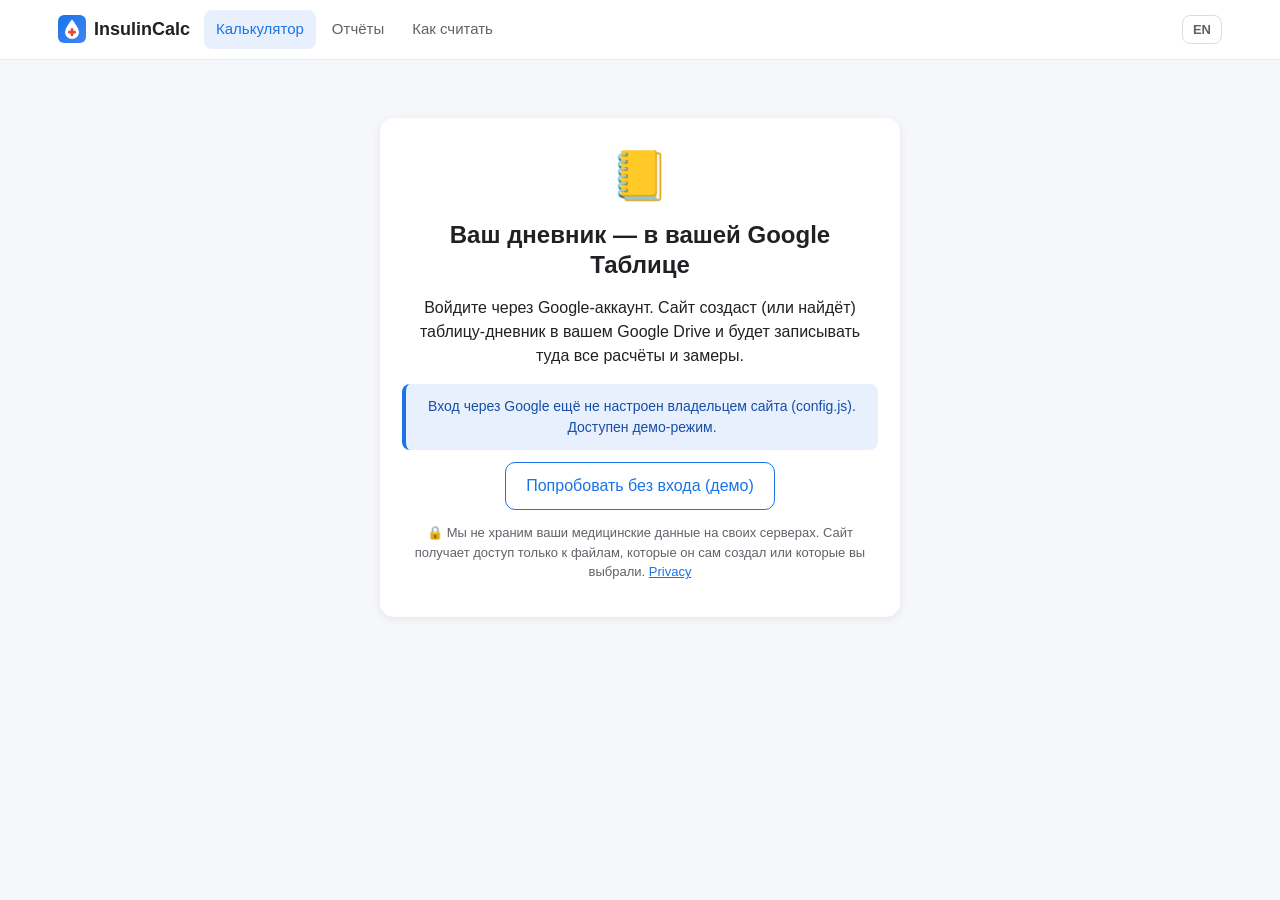
==== app/index.html @ 8a03ff3d "Initial site" ====
<!DOCTYPE html>
<html lang="ru">
<head>
<meta charset="utf-8">
<meta name="viewport" content="width=device-width,initial-scale=1,viewport-fit=cover">
<title>Калькулятор дозы инсулина — InsulinCalc</title>
<meta name="description" content="Пошаговый калькулятор болюса инсулина: углеводы (ХЕ/граммы), УК, ФЧИ, целевая глюкоза, шаг ручки. Записи сохраняются в вашу Google Таблицу.">
<meta name="robots" content="noindex,follow">
<link rel="canonical" href="https://insulincalc.online/app/">
<meta name="theme-color" content="#1a73e8">
<link rel="icon" href="/assets/img/favicon.svg" type="image/svg+xml">
<link rel="apple-touch-icon" href="/assets/img/icon-192.png">
<link rel="manifest" href="/manifest.webmanifest">
<link rel="stylesheet" href="/assets/css/style.css">
</head>
<body>
<header class="topbar" id="topbar"></header>
<div class="demo-bar" id="demo-bar"></div>

<main class="narrow">
  <div id="gate" style="display:none"></div>
  <div id="app" style="display:none">
    <div class="card calc">
      <h1 class="calc-title" data-i18n="calc.h1"></h1>
      <div id="reminders"></div>
      <div id="view"></div>
    </div>
  </div>
</main>

<script src="/assets/js/config.js"></script>
<script src="/assets/js/i18n.js"></script>
<script src="/assets/js/core.js"></script>
<script src="/assets/js/stats.js"></script>
<script src="/assets/js/calc.js"></script>
</body>
</html>
---- assets/css/style.css ----
/* InsulinCalc — общие стили (сайт + приложение) */
:root{
  --blue:#1a73e8;--blue-d:#1765d3;--blue-l:#e8f0fe;--green:#34a853;--green-d:#2e7d32;--red:#ea4335;--amber:#ffc107;
  --ink:#202124;--muted:#5f6368;--line:#dadce0;--bg:#f5f7fa;--card:#fff;--purple:#7b1fa2;
  --r:14px;--sh:0 2px 10px rgba(0,0,0,.07);
  --font:-apple-system,BlinkMacSystemFont,'Segoe UI',Roboto,'Helvetica Neue',Arial,sans-serif;
}
*{box-sizing:border-box}
html{-webkit-text-size-adjust:100%}
body{margin:0;font-family:var(--font);color:var(--ink);background:var(--bg);line-height:1.5}
a{color:var(--blue)}
img{max-width:100%}
h1,h2,h3{line-height:1.25}
.small{font-size:13px}.muted{color:var(--muted)}
.container{max-width:1120px;margin:0 auto;padding:0 18px}
.narrow{max-width:640px;margin:0 auto;padding:18px}
.wide{max-width:1200px;margin:0 auto;padding:18px}

/* ---------- topbar ---------- */
.topbar{position:sticky;top:0;z-index:50;background:rgba(255,255,255,.95);backdrop-filter:saturate(1.4) blur(8px);border-bottom:1px solid #e8eaed}
.topbar-in{max-width:1200px;margin:0 auto;display:flex;align-items:center;gap:14px;padding:10px 18px}
.brand{display:flex;align-items:center;gap:8px;font-weight:700;color:var(--ink);text-decoration:none;font-size:18px}
.nav{display:flex;gap:4px;flex:1}
.nav a{padding:8px 12px;border-radius:8px;color:var(--muted);text-decoration:none;font-weight:500;font-size:15px}
.nav a:hover{background:#f1f3f4}.nav a.active{color:var(--blue);background:var(--blue-l)}
.right{display:flex;align-items:center;gap:8px}
.lang-btn,.btn-sm,.badge{border:1px solid var(--line);background:#fff;border-radius:8px;padding:6px 10px;font-size:13px;cursor:pointer;font-weight:600;color:var(--muted)}
.badge{background:#fff3e0;color:#e65100;border-color:#ffcc80}
.avatar-btn{width:36px;height:36px;border-radius:50%;border:2px solid var(--blue-l);padding:0;overflow:hidden;cursor:pointer;background:var(--blue);color:#fff;font-weight:700}
.avatar-btn img{width:100%;height:100%;object-fit:cover}
.user-menu{position:relative}
.dropdown{display:none;position:absolute;right:0;top:44px;background:#fff;border-radius:12px;box-shadow:0 8px 30px rgba(0,0,0,.15);min-width:240px;padding:6px;z-index:60}
.dropdown.open{display:block}
.dropdown a,.dropdown button{display:block;width:100%;text-align:left;padding:10px 12px;border:0;background:none;border-radius:8px;font-size:14px;color:var(--ink);text-decoration:none;cursor:pointer;font-family:inherit}
.dropdown a:hover,.dropdown button:hover{background:#f1f3f4}
.dd-head{padding:10px 12px;border-bottom:1px solid #eee;margin-bottom:4px;font-size:14px;word-break:break-all}
.demo-bar{display:none;background:#fff8e1;color:#5d4037;text-align:center;padding:8px 14px;font-size:14px;border-bottom:1px solid #ffe082}
@media(max-width:640px){.hide-sm{display:none}.nav a{padding:8px 8px;font-size:14px}.brand span{display:none}}

/* ---------- buttons ---------- */
.btn{display:inline-flex;align-items:center;justify-content:center;gap:8px;padding:13px 20px;border-radius:10px;font-size:16px;font-weight:500;cursor:pointer;border:1px solid transparent;transition:.15s;text-align:center;text-decoration:none;font-family:inherit;line-height:1.3}
.btn.block{display:flex;width:100%;margin-bottom:10px}
.btn.primary{background:var(--blue);color:#fff}.btn.primary:hover{background:var(--blue-d)}
.btn.secondary{background:#f8f9fa;color:var(--blue);border-color:var(--line)}.btn.secondary:hover{background:#e8eaed}
.btn.secondary.sel{background:var(--blue-l);border-color:var(--blue);font-weight:600}
.btn.cancel{background:#f1f3f4;color:var(--muted)}
.btn.ghost{background:transparent;color:var(--blue);border-color:var(--blue)}
.btn.report{background:#f3e5f5;color:var(--purple);border-color:#ce93d8}
.btn.danger{background:#fdecea;color:#c62828;border-color:#f5c6cb}
.btn:disabled{opacity:.6;cursor:not-allowed}
.btn.big{font-size:18px;padding:16px 26px}
.link-btn{background:none;border:0;color:var(--blue);text-decoration:underline;cursor:pointer;font:inherit;padding:0}
.g-btn{display:flex;align-items:center;justify-content:center;gap:12px;width:100%;padding:13px;border:1px solid var(--line);border-radius:10px;background:#fff;font-size:16px;font-weight:500;cursor:pointer;margin:16px 0 10px;font-family:inherit;color:#3c4043}
.g-btn:hover{background:#f8f9fa;box-shadow:var(--sh)}

/* ---------- cards / notes ---------- */
.card{background:var(--card);border-radius:var(--r);box-shadow:var(--sh);padding:22px;margin-bottom:20px}
.note{background:var(--blue-l);border-left:4px solid var(--blue);padding:12px 14px;border-radius:8px;font-size:14px;margin:12px 0;color:#174ea6}
.note.warn{background:#fff8e1;border-color:var(--amber);color:#5d4037}
.note.ok{background:#e8f5e9;border-color:var(--green);color:var(--green-d)}
.note.danger{background:#ffebee;border-color:var(--red);color:#b71c1c;font-weight:500}
.divider{height:1px;background:linear-gradient(to right,transparent,var(--line),transparent);margin:14px 0}
.gate{max-width:520px;margin:40px auto;text-align:center}
.gate h1{font-size:24px;margin:8px 0 10px}
.gate-icon{font-size:48px}

/* ---------- calculator ---------- */
.calc{max-width:600px;margin:0 auto}
.calc h1.calc-title{text-align:center;color:var(--blue);font-size:24px;margin:4px 0 4px}
.calc .sub{text-align:center;color:var(--muted);font-size:14px;margin:0 0 18px}
.step{animation:fadeIn .25s ease}
.step-q{font-size:17px;font-weight:600;margin:0 0 6px}
.step-hint{font-size:13px;color:var(--muted);margin:0 0 14px}
.grid2{display:grid;grid-template-columns:1fr 1fr;gap:10px;margin-bottom:16px}
.grid3{display:grid;grid-template-columns:1fr 1fr 1fr;gap:10px;margin-bottom:16px}
.grid1{display:grid;gap:10px;margin-bottom:16px}
.row{display:flex;gap:10px}.row>.btn{flex:1}
.num-input{width:100%;padding:15px;border:1px solid var(--line);border-radius:10px;font-size:20px;font-family:inherit}
.num-input:focus,select:focus,input:focus{outline:none;border-color:var(--blue);box-shadow:0 0 0 3px rgba(26,115,232,.18)}
.input-wrap{position:relative;margin-bottom:6px}
.input-unit{position:absolute;right:14px;top:50%;transform:translateY(-50%);color:var(--muted);font-size:15px;pointer-events:none}
.err{color:#c62828;font-size:14px;min-height:20px;margin:4px 0 8px}
.seg{display:inline-flex;border:1px solid var(--line);border-radius:10px;overflow:hidden;margin-bottom:12px}
.seg button{border:0;background:#fff;padding:9px 18px;font-size:15px;cursor:pointer;font-family:inherit;color:var(--muted)}
.seg button.on{background:var(--blue);color:#fff}
.summary{background:#e8f5e9;border-radius:12px;padding:18px;margin-bottom:16px;line-height:1.8}
.summary h3{margin:0 0 6px;color:var(--green-d)}
.result-box{background:#e3f2fd;border-radius:12px;padding:18px;margin-bottom:16px;line-height:1.7}
.dose-cards{display:grid;grid-template-columns:1fr 1fr;gap:10px;margin:12px 0}
.dose-card{border-radius:12px;padding:14px;text-align:center;background:#fff}
.dose-card .d{font-size:30px;font-weight:700}
.dose-card.down{border:2px solid #a5d6a7}.dose-card.down .d{color:var(--green-d)}
.dose-card.up{border:2px solid #ef9a9a}.dose-card.up .d{color:#c62828}
.done-box{background:#e8f5e9;border-radius:12px;padding:18px;margin-bottom:14px;line-height:1.7}
.recent{margin-top:18px}
.recent h3{font-size:15px;color:var(--muted);margin:0 0 8px}
.recent-item{display:flex;justify-content:space-between;gap:10px;padding:9px 0;border-bottom:1px solid #f1f3f4;font-size:14px}
.recent-item .pending{color:#e65100}
.rem-card{background:linear-gradient(135deg,#667eea,#764ba2);color:#fff;border-radius:12px;padding:16px;margin-bottom:12px}
.rem-card .t{font-weight:700;margin-bottom:6px}
.rem-card .d{font-size:13px;opacity:.95;margin-bottom:10px}
.rem-card input{width:100%;padding:11px 12px;border:0;border-radius:8px;font-size:16px;margin-bottom:10px;color:#000;background:#fff}
.rem-card .a{display:flex;gap:8px}
.rem-card .a button{border:0;border-radius:8px;padding:10px 12px;cursor:pointer;font-weight:600;font-family:inherit}
.rem-card .send{flex:1;background:#fff;color:#5a4fcf}
.rem-card .sn{background:rgba(255,255,255,.2);color:#fff;border:1px solid rgba(255,255,255,.4)!important}
.rem-sent{background:#4caf50;color:#fff;padding:10px;border-radius:8px;text-align:center}

/* ---------- forms / modal ---------- */
.form label{display:block;font-size:14px;color:var(--muted);margin-bottom:12px;font-weight:500}
.form input,.form select{display:block;width:100%;margin-top:5px;padding:11px 12px;border:1px solid var(--line);border-radius:8px;font-size:15px;font-family:inherit;background:#fff;color:var(--ink)}
.form label.check{display:flex;align-items:center;gap:8px}.form label.check input{width:auto;margin:0}
.modal-wrap{position:fixed;inset:0;background:rgba(32,33,36,.55);z-index:100;display:flex;align-items:center;justify-content:center;padding:16px;animation:fadeIn .2s}
.modal{background:#fff;border-radius:16px;max-width:520px;width:100%;max-height:92vh;overflow:auto;padding:24px;position:relative;box-shadow:0 20px 60px rgba(0,0,0,.25)}
.modal h2{margin:0 0 12px;font-size:21px;padding-right:24px}
.modal-x{position:absolute;right:12px;top:10px;border:0;background:none;font-size:28px;color:var(--muted);cursor:pointer;line-height:1}
.sheet-card{display:block;padding:12px 14px;border:1px solid var(--line);border-radius:10px;text-decoration:none;color:var(--ink);margin-bottom:10px;font-weight:500;word-break:break-word;flex:1}
.sheet-card small{display:block;color:var(--muted);font-weight:400}
.sheet-row{display:flex;gap:8px;align-items:stretch}.sheet-row .sheet-card{margin-bottom:8px}.sheet-row .btn{margin-bottom:8px}
.link-box{display:flex;gap:8px;margin-bottom:12px}
.link-box input{flex:1;padding:10px;border:1px solid var(--line);border-radius:8px;font-size:13px;min-width:0}
.spinner{width:34px;height:34px;border:3px solid #e0e0e0;border-top-color:var(--blue);border-radius:50%;animation:spin 1s linear infinite;margin:16px auto}
.busy{position:fixed;inset:0;background:rgba(255,255,255,.75);z-index:90;display:none;flex-direction:column;align-items:center;justify-content:center;color:var(--blue);font-weight:500}
.toast{position:fixed;left:50%;bottom:24px;transform:translate(-50%,30px);opacity:0;background:#323232;color:#fff;padding:12px 18px;border-radius:10px;z-index:200;max-width:92vw;font-size:14px;transition:.3s;box-shadow:0 6px 20px rgba(0,0,0,.25)}
.toast.show{opacity:1;transform:translate(-50%,0)}
.toast.error{background:#b71c1c}.toast .link-btn{color:#fff;font-weight:600;margin-left:6px}

/* ---------- report ---------- */
.rep-head{background:linear-gradient(135deg,#1a73e8,#4285f4);color:#fff;padding:26px;border-radius:16px;margin-bottom:22px;text-align:center}
.rep-head h1{margin:0 0 6px;font-size:26px}.rep-head p{margin:0;opacity:.9;font-size:14px}
.controls{display:flex;align-items:flex-end;gap:14px;flex-wrap:wrap}
.controls label{font-weight:500;color:var(--muted);font-size:14px;display:flex;flex-direction:column;gap:5px}
.controls input,.controls select{padding:10px 12px;border:1px solid var(--line);border-radius:8px;font-size:15px;min-width:150px;font-family:inherit;background:#fff}
.sec-title{font-size:20px;color:var(--blue);margin:0 0 16px;padding-bottom:10px;border-bottom:2px solid var(--blue-l)}
.tabs{display:flex;gap:8px;margin-bottom:16px;flex-wrap:wrap}
.tab-btn{padding:9px 18px;border:1px solid var(--line);background:#fff;border-radius:8px;cursor:pointer;font-size:14px;font-family:inherit}
.tab-btn.active{background:var(--blue);color:#fff;border-color:var(--blue)}
.kgrid{display:grid;grid-template-columns:repeat(auto-fit,minmax(280px,1fr));gap:16px}
.kcard{background:#f8f9fa;border-radius:12px;padding:18px;border-left:4px solid var(--green)}
.kcard.red{border-left-color:var(--red)}
.kcard h4{font-size:15px;margin:0 0 10px}
.kval{font-size:26px;font-weight:700;color:var(--blue);margin-bottom:6px}
.kval.red{color:var(--red)}
.kmeta{font-size:13px;color:var(--muted);line-height:1.8}
.bar{height:6px;background:#e0e0e0;border-radius:3px;margin:6px 0;overflow:hidden}.bar>div{height:100%;border-radius:3px;transition:width .3s}
.conf-high{background:var(--green)}.conf-medium{background:var(--amber)}.conf-low{background:var(--red)}
.chart-box{background:#f8f9fa;border-radius:12px;padding:16px;margin-bottom:16px}
.chart-box h3{margin:0 0 10px;font-size:16px}
.chart{height:290px;background:#fff;border-radius:8px;position:relative;padding:6px}
.chart .empty{display:flex;height:100%;align-items:center;justify-content:center;color:var(--muted)}
.metrics{display:grid;grid-template-columns:repeat(auto-fit,minmax(180px,1fr));gap:14px}
.metric{color:#fff;border-radius:12px;padding:18px;text-align:center}
.metric .v{font-size:30px;font-weight:700;margin:6px 0}.metric .l,.metric .s{font-size:13px;opacity:.92}
.m1{background:linear-gradient(135deg,#667eea,#764ba2)}.m2{background:linear-gradient(135deg,#34a853,#2d9246)}
.m3{background:linear-gradient(135deg,#ea4335,#c62828)}.m4{background:linear-gradient(135deg,#ffb300,#ef6c00)}.m5{background:linear-gradient(135deg,#00acc1,#00838f)}
.tbl-wrap{overflow:auto;max-height:480px}
table.log{width:100%;border-collapse:collapse;font-size:14px}
table.log th,table.log td{padding:8px 10px;border-bottom:1px solid #eee;text-align:left;white-space:nowrap}
table.log th{position:sticky;top:0;background:#f8f9fa;font-weight:600;color:var(--muted)}
.actions{text-align:center;margin-top:10px}.actions .btn{margin:5px}

/* ---------- landing ---------- */
.hero{background:linear-gradient(135deg,#1a73e8 0%,#4285f4 60%,#6fa8ff 100%);color:#fff;padding:64px 0 72px}
.hero-grid{display:grid;grid-template-columns:1.1fr .9fr;gap:40px;align-items:center}
.hero h1{font-size:42px;margin:0 0 16px;letter-spacing:-.5px}
.hero p.lead{font-size:19px;opacity:.95;margin:0 0 26px}
.hero .btn.primary{background:#fff;color:var(--blue)}.hero .btn.primary:hover{background:#f1f5ff}
.hero .btn.ghost{color:#fff;border-color:rgba(255,255,255,.7)}
.hero-cta{display:flex;gap:12px;flex-wrap:wrap}
.hero-note{font-size:14px;opacity:.85;margin-top:16px}
.mock{background:#fff;color:var(--ink);border-radius:18px;padding:20px;box-shadow:0 20px 50px rgba(0,0,0,.25)}
.mock .mrow{display:flex;justify-content:space-between;padding:8px 0;border-bottom:1px solid #f1f3f4;font-size:15px}
.mock .dose-cards{margin-top:14px}
section.block{padding:60px 0}
section.block.alt{background:#fff}
section.block h2{font-size:30px;margin:0 0 12px;text-align:center}
section.block .intro{text-align:center;color:var(--muted);max-width:720px;margin:0 auto 34px;font-size:17px}
.features{display:grid;grid-template-columns:repeat(auto-fit,minmax(250px,1fr));gap:18px}
.feature{background:#fff;border-radius:14px;padding:22px;box-shadow:var(--sh)}
section.alt .feature{background:#f8f9fa;box-shadow:none}
.feature .ic{font-size:30px}.feature h3{margin:10px 0 6px;font-size:18px}.feature p{margin:0;color:var(--muted);font-size:15px}
.steps{counter-reset:s;display:grid;grid-template-columns:repeat(auto-fit,minmax(220px,1fr));gap:18px}
.steps li{list-style:none;background:#fff;border-radius:14px;padding:22px;box-shadow:var(--sh);position:relative}
.steps li::before{counter-increment:s;content:counter(s);display:inline-flex;width:34px;height:34px;border-radius:50%;background:var(--blue);color:#fff;align-items:center;justify-content:center;font-weight:700;margin-bottom:10px}
.faq details{background:#fff;border-radius:12px;padding:16px 20px;margin-bottom:10px;box-shadow:var(--sh)}
section.alt .faq details{background:#f8f9fa;box-shadow:none}
.faq summary{font-weight:600;cursor:pointer;font-size:17px}
.faq p{color:#3c4043;margin:10px 0 0}
.formula{background:#fff;border:1px dashed #9ec1ff;border-radius:12px;padding:16px 18px;font-size:17px;margin:14px 0;font-family:ui-monospace,Menlo,Consolas,monospace;overflow:auto}
.article{max-width:780px;margin:0 auto;padding:30px 18px 60px}
.article h1{font-size:34px}.article h2{margin-top:34px}
.article table{border-collapse:collapse;width:100%;margin:12px 0}.article td,.article th{border:1px solid var(--line);padding:8px 10px;text-align:left}
.cta-band{background:var(--blue);color:#fff;text-align:center;padding:50px 18px}
.cta-band h2{margin:0 0 16px;color:#fff}
.cta-band .btn.primary{background:#fff;color:var(--blue)}
footer.site{background:#202124;color:#bdc1c6;padding:34px 0;font-size:14px}
footer.site a{color:#e8eaed}
.foot-grid{display:flex;flex-wrap:wrap;gap:20px;justify-content:space-between}
.foot-links a{margin-right:16px}
@media(max-width:820px){.hero-grid{grid-template-columns:1fr}.hero h1{font-size:32px}.hero{padding:44px 0 50px}section.block h2{font-size:25px}}

@keyframes fadeIn{from{opacity:0;transform:translateY(8px)}to{opacity:1;transform:none}}
@keyframes spin{to{transform:rotate(360deg)}}
@media print{.topbar,.controls,.actions,.demo-bar,.tabs{display:none!important}body{background:#fff}.card{box-shadow:none}}
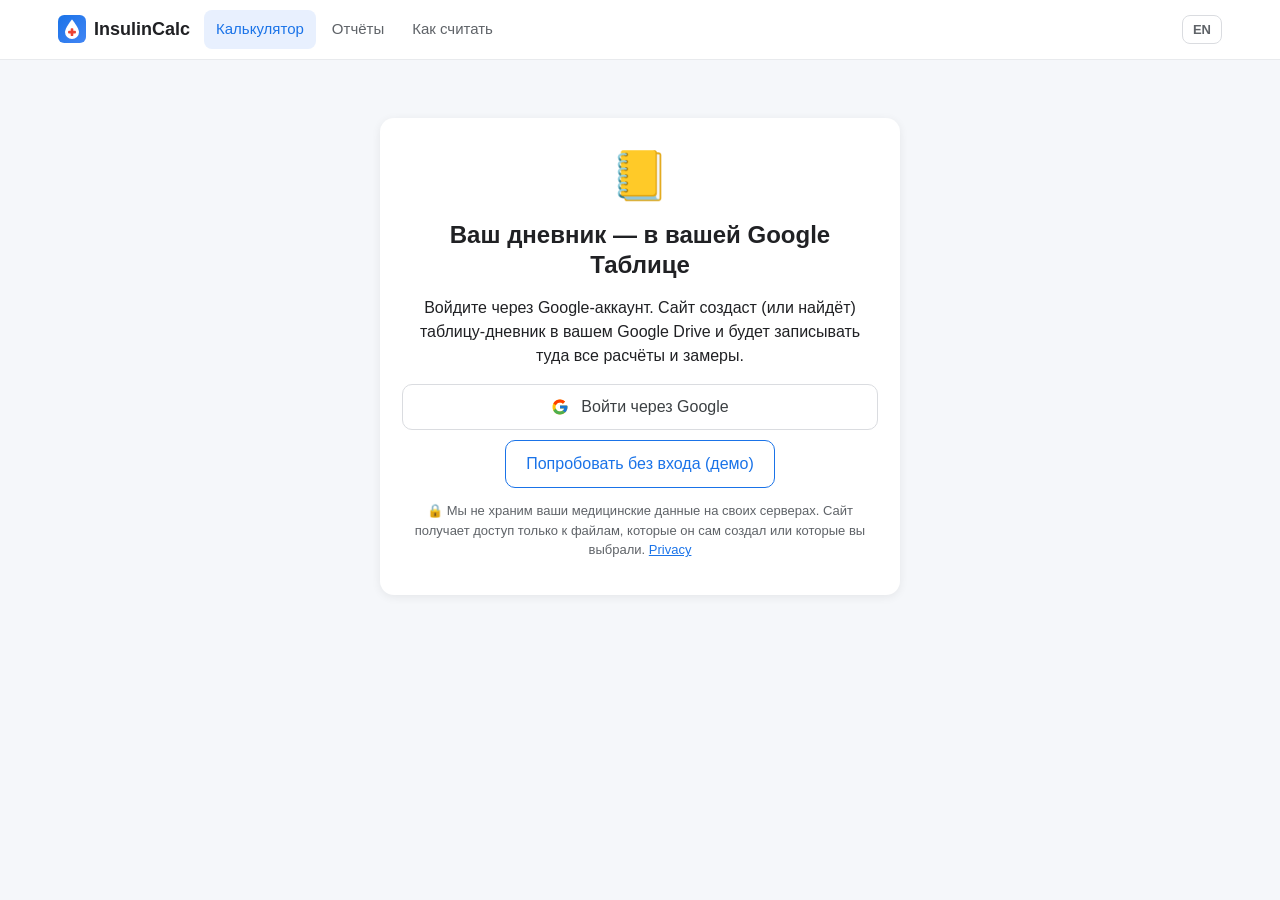
==== commit b4291f04: "Fix one-click re-login after session expiry; stop serving stale JS - after re-login go straight back" ====
--- a/app/index.html
+++ b/app/index.html
@@ -6,12 +6,12 @@
 <title>Калькулятор дозы инсулина — InsulinCalc</title>
 <meta name="description" content="Пошаговый калькулятор болюса инсулина: углеводы (ХЕ/граммы), УК, ФЧИ, целевая глюкоза, шаг ручки. Записи сохраняются в вашу Google Таблицу.">
 <meta name="robots" content="noindex,follow">
-<link rel="canonical" href="https://insulincalc.online/app/">
+<link rel="canonical" href="https://www.vidgenlab.pro/app/">
 <meta name="theme-color" content="#1a73e8">
 <link rel="icon" href="/assets/img/favicon.svg" type="image/svg+xml">
 <link rel="apple-touch-icon" href="/assets/img/icon-192.png">
 <link rel="manifest" href="/manifest.webmanifest">
-<link rel="stylesheet" href="/assets/css/style.css">
+<link rel="stylesheet" href="/assets/css/style.css?v=20261115b">
 </head>
 <body>
 <header class="topbar" id="topbar"></header>
@@ -28,10 +28,10 @@
   </div>
 </main>
 
-<script src="/assets/js/config.js"></script>
-<script src="/assets/js/i18n.js"></script>
-<script src="/assets/js/core.js"></script>
-<script src="/assets/js/stats.js"></script>
-<script src="/assets/js/calc.js"></script>
+<script src="/assets/js/config.js?v=20261115b"></script>
+<script src="/assets/js/i18n.js?v=20261115b"></script>
+<script src="/assets/js/core.js?v=20261115b"></script>
+<script src="/assets/js/stats.js?v=20261115b"></script>
+<script src="/assets/js/calc.js?v=20261115b"></script>
 </body>
 </html>
--- a/assets/css/style.css
+++ b/assets/css/style.css
@@ -202,3 +202,6 @@
 @keyframes fadeIn{from{opacity:0;transform:translateY(8px)}to{opacity:1;transform:none}}
 @keyframes spin{to{transform:rotate(360deg)}}
 @media print{.topbar,.controls,.actions,.demo-bar,.tabs{display:none!important}body{background:#fff}.card{box-shadow:none}}
+.xeg-row{display:flex;align-items:center;gap:8px;margin:0 0 12px;flex-wrap:wrap;font-size:15px;color:var(--muted)}
+.xeg-row .xeg-input{width:90px;font-size:18px;padding:6px 10px}
+.xeg-row .input-unit{position:static;transform:none}
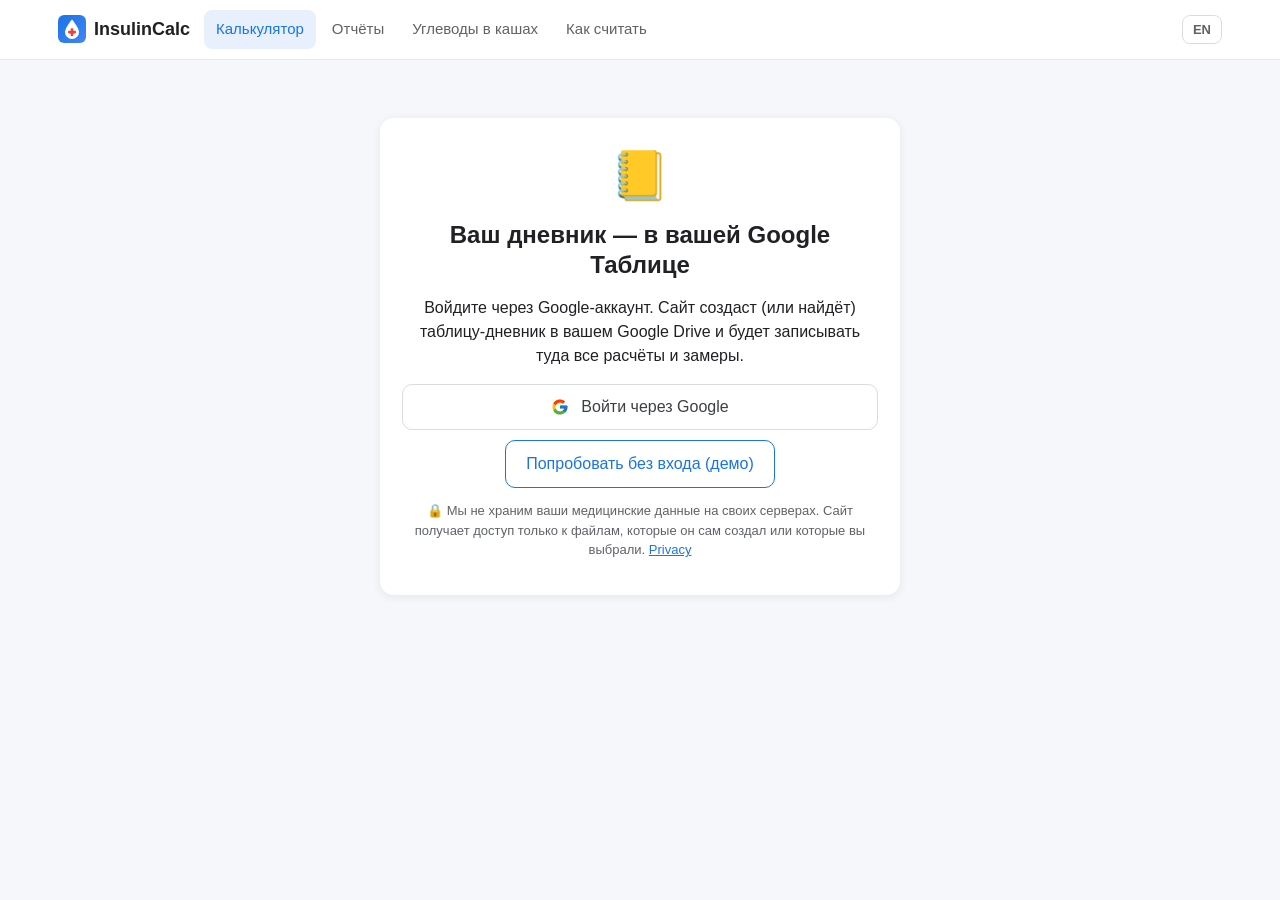
==== commit 2d00fbad: "Update page titles: English titles for app/report/cereal and RU pages (SEO for non-RU search) Co-Aut" ====
--- a/app/index.html
+++ b/app/index.html
@@ -3,10 +3,10 @@
 <head>
 <meta charset="utf-8">
 <meta name="viewport" content="width=device-width,initial-scale=1,viewport-fit=cover">
-<title>Калькулятор дозы инсулина — InsulinCalc</title>
+<title>Insulin &amp; Carb Calculation</title>
 <meta name="description" content="Пошаговый калькулятор болюса инсулина: углеводы (ХЕ/граммы), УК, ФЧИ, целевая глюкоза, шаг ручки. Записи сохраняются в вашу Google Таблицу.">
 <meta name="robots" content="noindex,follow">
-<link rel="canonical" href="https://www.vidgenlab.pro/app/">
+<link rel="canonical" href="https://insulincalc.online/app/">
 <meta name="theme-color" content="#1a73e8">
 <link rel="icon" href="/assets/img/favicon.svg" type="image/svg+xml">
 <link rel="apple-touch-icon" href="/assets/img/icon-192.png">
--- a/assets/css/style.css
+++ b/assets/css/style.css
@@ -94,7 +94,13 @@
 .done-box{background:#e8f5e9;border-radius:12px;padding:18px;margin-bottom:14px;line-height:1.7}
 .recent{margin-top:18px}
 .recent h3{font-size:15px;color:var(--muted);margin:0 0 8px}
-.recent-item{display:flex;justify-content:space-between;gap:10px;padding:9px 0;border-bottom:1px solid #f1f3f4;font-size:14px}
+/* «Последние записи» — таблица: название | доза | ХЕ | глюкоза до→через 2 ч. Колонки выровнены по самому
+   широкому значению, шрифт общий для всех строк (подбирается в calc.js → fitRecent) */
+.recent-list{display:grid;grid-template-columns:minmax(0,1fr) auto auto auto;column-gap:0;font-size:var(--recent-fs,14px);white-space:nowrap;overflow:hidden}
+.recent-item{display:contents}
+.recent-item>span{padding:9px 0;border-bottom:1px solid #f1f3f4}
+.recent-item>.ri-l{min-width:0;overflow:hidden;text-overflow:ellipsis}
+.ri-c{text-align:right;font-variant-numeric:tabular-nums;padding-left:.7em !important}
 .recent-item .pending{color:#e65100}
 .rem-card{background:linear-gradient(135deg,#667eea,#764ba2);color:#fff;border-radius:12px;padding:16px;margin-bottom:12px}
 .rem-card .t{font-weight:700;margin-bottom:6px}
@@ -205,3 +211,7 @@
 .xeg-row{display:flex;align-items:center;gap:8px;margin:0 0 12px;flex-wrap:wrap;font-size:15px;color:var(--muted)}
 .xeg-row .xeg-input{width:90px;font-size:18px;padding:6px 10px}
 .xeg-row .input-unit{position:static;transform:none}
+.tz-line{display:flex;justify-content:space-between;align-items:flex-start;gap:10px;flex-wrap:wrap;background:#f1f6fe;border-radius:10px;padding:10px 12px;margin-bottom:14px;font-size:14px}
+.tz-line .link-btn{white-space:nowrap}
+.set-h{font-size:15px;margin:18px 0 4px;color:var(--blue)}
+.set-h:first-of-type{margin-top:4px}
